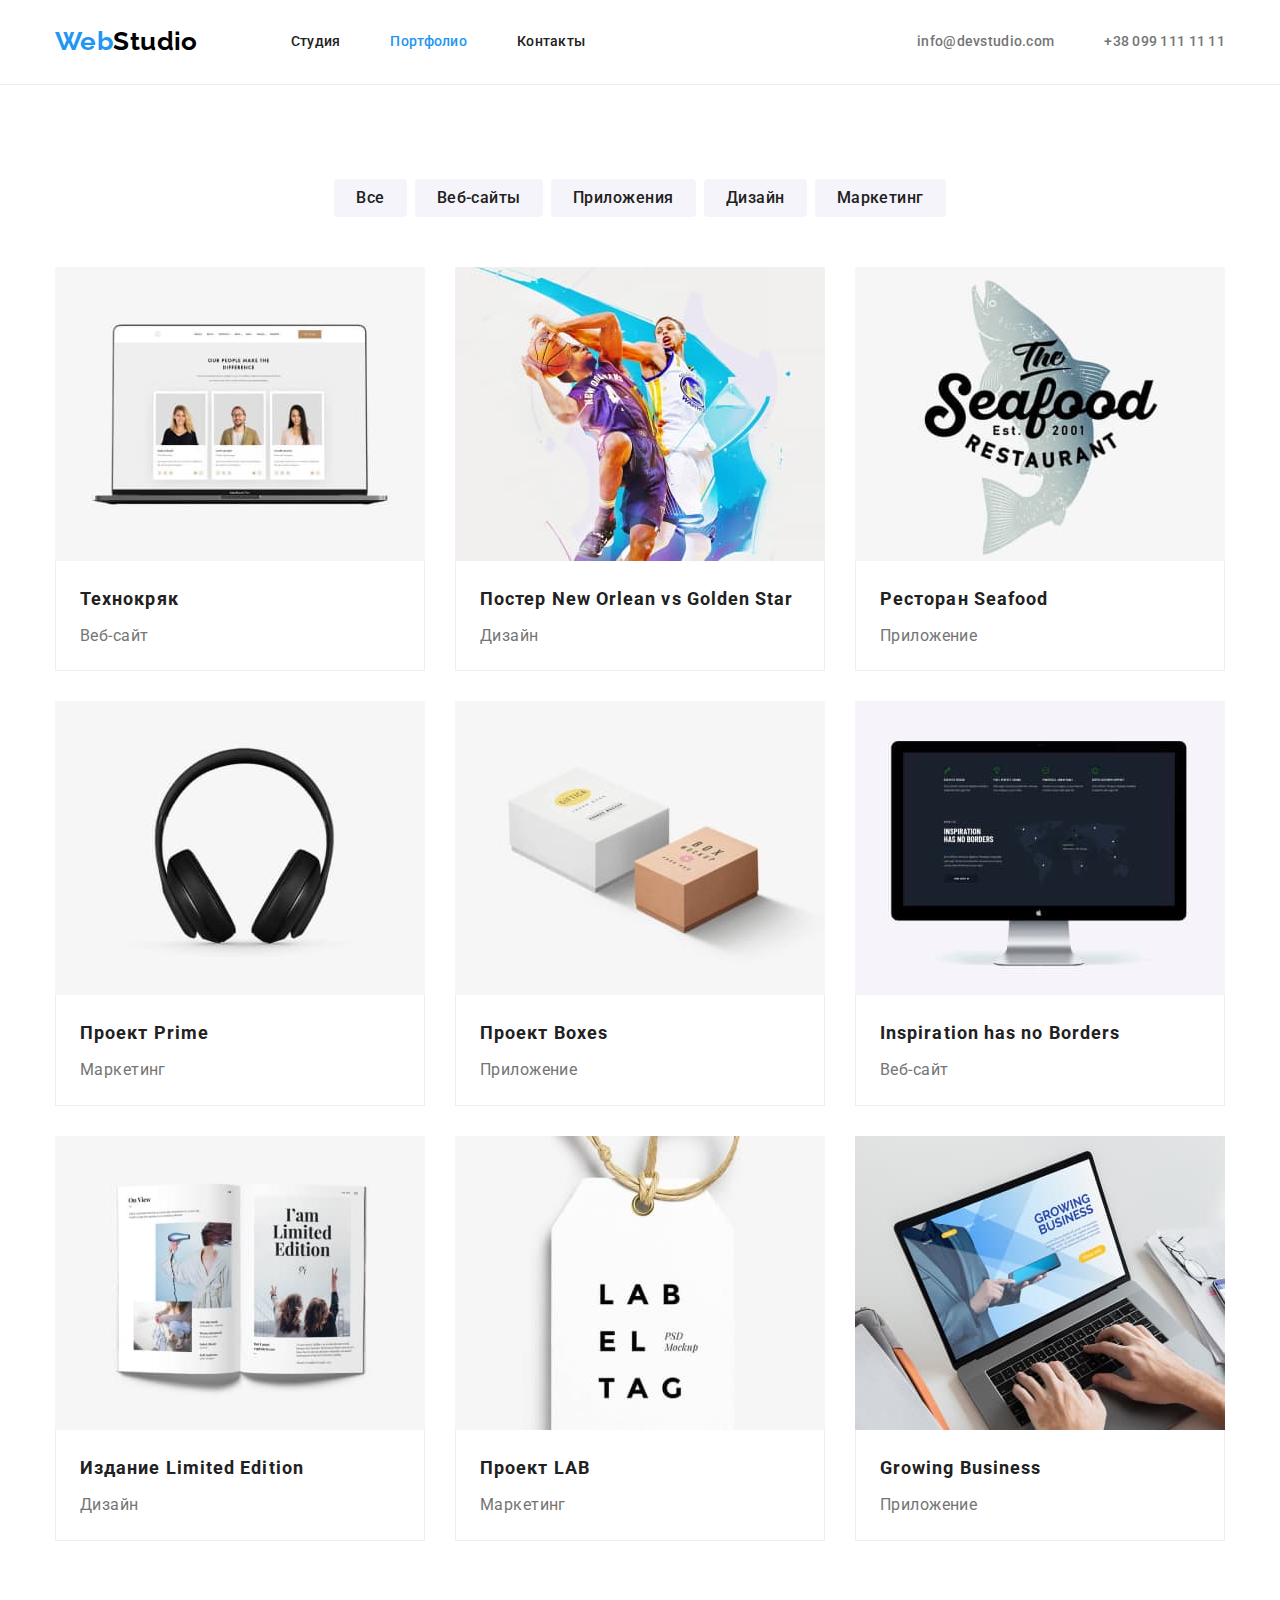
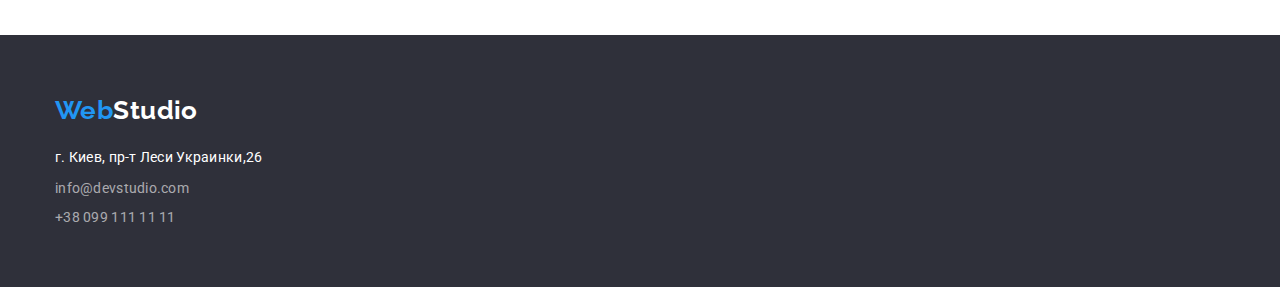
==== portfolio.html @ 06228893 "Add files via upload" ====
<!DOCTYPE html>
<html lang="ru">

<head>
    <meta charset="UTF-8">
    <meta http-equiv="X-UA-Compatible" content="IE=edge">
    <meta name="viewport" content="width=device-width, initial-scale=1.0">
    <title>Document</title>
    <link rel="preconnect" href="https://fonts.googleapis.com">
    <link rel="preconnect" href="https://fonts.gstatic.com" crossorigin>
    <link href="https://fonts.googleapis.com/css2?family=Raleway:wght@700&family=Roboto:wght@400;500;700&display=swap"
        rel="stylesheet">
    <link rel="stylesheet" href="https://cdnjs.cloudflare.com/ajax/libs/modern-normalize/1.1.0/modern-normalize.min.css">
    <link rel="stylesheet" href="./style/style.css">
</head>

<body>
<header class="header">
    <div class="nav-flex container">
        <nav class="header-nav">
            <a class="logo-WebStudio top" href="./index.html">Web<span class="Studio-header">Studio</span></a>
            <ul class="site-nav">
                <li class="item"><a class="button_top" href="./index.html">Студия</a></li>
                <li class="item"><a class="button_top current" href="./portfolio.html">Портфолио</a></li>
                <li class="item"><a class="button_top" href="/contacts">Контакты</a></li>
            </ul>
        </nav>
        <ul class="auth-nav">
            <li class="auth"><a class="contact-nav" href="mailto:info@devstudio.com">info@devstudio.com</a></li>
            <li class="auth"><a class="contact-nav" href="tel:+380991111111">+38 099 111 11 11</a></li>
        </ul>
    </div>
</header>
    <main class="main_portfolio">
        <section class="section">
            <div class="container">
            <h1 class="nav_portfolio">Навигация</h1>
            <ul class="btn_portfolio">
                <li class="filter-item"><button type="submit" class="nav_btn">Вce</button></li>
                <li class="filter-item"><button type="submit" class="nav_btn">Веб-сайты</button></li>
                <li class="filter-item"><button type="submit" class="nav_btn">Приложения</button></li>
                <li class="filter-item"><button type="submit" class="nav_btn">Дизайн</button></li>
                <li class="filter-item"><button type="submit" class="nav_btn">Маркетинг</button></li>
            </ul>
            </div>
            <div class="container">
                
            <ul class="our-projects">

                <li class="portfolio_item">
                    <a href=""><img src="./img/sait.jpg" alt="Веб-сай Технокряк">
                        <div class="border-item">
                        <h2 class="portfolio_name">Технокряк</h2>
                        <p class="portfolio_type">Веб-сайт</p>
                        </div>
                    </a>
                </li>


                <li class="portfolio_item">
                    <a href=""><img src="./img/posterbasket.jpg" alt="Постер New Orlean vs Golden Star">
                        <div class="border-item">
                        <h2 class="portfolio_name">Постер New Orlean vs Golden Star</h2>
                        <p class="portfolio_type">Дизайн</p>
                        </div>
                    </a>
                </li>


                <li class="portfolio_item">
                    <a href=""><img src="./img/logorestaurant.jpg" alt="Приложение Ресторан Seafood">
                        <div class="border-item">
                        <h2 class="portfolio_name">Ресторан Seafood</h2>
                        <p class="portfolio_type">Приложение</p>
                        </div>
                    </a>
                </li>


                <li class="portfolio_item">
                    <a href=""><img src="./img/earphone.jpg" alt="Проект Prime">
                        <div class="border-item">
                        <h2 class="portfolio_name">Проект Prime</h2>
                        <p class="portfolio_type">Маркетинг</p>
                        </div>
                    </a>
                </li>

                <li class="portfolio_item">
                    <a href="ProjectBoxes"><img src="./img/boxes.jpg" alt="Проект Boxes">
                        <div class="border-item">
                        <h2 class="portfolio_name">Проект Boxes</h2>
                        <p class="portfolio_type">Приложение</p>
                        </div>
                    </a>
                </li>

                <li class="portfolio_item">
                    <a href=""><img src="./img/comp.jpg" alt="Веб-сайт">
                        <div class="border-item">
                        <h2 class="portfolio_name">Inspiration has no Borders</h2>
                        <p class="portfolio_type">Веб-сайт</p>
                        </div>
                    </a>
                </li>

                <li class="portfolio_item">
                    <a href=""><img src="./img/book.jpg" alt="Издание Limited Edition">
                        <div class="border-item">
                        <h2 class="portfolio_name">Издание Limited Edition</h2>
                        <p class="portfolio_type">Дизайн</p>
                        </div>
                    </a>
                </li>

                <li class="portfolio_item">
                    <a href=""><img src="./img/label.jpg" alt="Проект LAB">
                        <div class="border-item">
                        <h2 class="portfolio_name">Проект LAB</h2>
                        <p class="portfolio_type">Маркетинг</p>
                        </div>
                    </a>
                </li>

                <li class="portfolio_item">
                    <a href=""><img src="./img/buisnescouse.jpg" alt="Приложение">
                        <div class="border-item">
                        <h2 class="portfolio_name">Growing Business</h2>
                        <p class="portfolio_type">Приложение</p>
                        </div>
                    </a>
                </li>
            </ul>
            </div>
        </section>

        <footer class="info_box">
            <div class="container">
                <a class="logo-WebStudio footer" href="./index.html">Web<span class="Studio-footer">Studio</span>
                </a>
                <address>
                    <ul>
                        <li class="footer-item"><a class="contact footer adress" href="https://goo.gl/maps/bYPinD6C4wtfeAeu7">г.
                                Киев, пр-т Леси Украинки,26</a></li>
                        <li class="footer-item"><a class="contact footer"
                                href="mailto:info@devstudio.com">info@devstudio.com</a></li>
                        <li class="footer-item"><a class="contact footer" href="tel:+380991111111">+38 099 111 11 11</a></li>
                    </ul>
                </address>
            </div>
        </footer>
        </main>
        </body>
        
        </html>
---- style/style.css ----
:root {
  --accent-color: #2196f3;
  --logo-Studio-color: black;
  --footer-bg-color: #2f303a;
  --primary-white-color: #ffffff;
  --primary-text-color: #212121;
  --title-text-color: #757575;
  --contacts-footer-color: rgba(255, 255, 255, 0.6);
  --team-bg-color: #f5f4fa;
}

html {
  box-sizing: border-box;
}

/* убираем подчеркивание ссылок */
* {
  text-decoration: none;
}

* ::after,
* ::before {
  box-sizing: inherit;
}

/* убираем точки списков */
.list {
  list-style: none;
}

ul {
  list-style: none;
  margin: 0;
  padding: 0;
}

body {
  font-family: "Roboto", sans-serif;
  font-size: 14px;
  letter-spacing: 0.03em;
  background-color: var(--primary-white-color);
}

h1,
h2,
h3,
h4,
h5,
h6,
p {
  margin: 0;
  padding: 0;
}

img {
  display: block;
  max-width: 100%;
  height: auto;
}
/*-----------Main ------------*/
.container {
  width: 1200px;
  margin-left: auto;
  margin-right: auto;
  padding-left: 15px;
  padding-right: 15px;
  /* outline: 2px solid red; */
}

.section.team {
  background-color: var(--team-bg-color);
}

.section {
  padding-bottom: 94px;
  padding-top: 94px;
}

/*--------------Head--------------*/
.header {
  border-bottom: 1px solid #ececec;
}

.nav-flex {
  display: flex;
  align-items: center;
}

.logo-WebStudio.top {
  margin-right: 93px;
}

.logo-WebStudio.top,
.logo-WebStudio.footer {
  font-family: "Raleway";
  font-weight: 700;
  font-size: 26px;
  line-height: 1.19;
  color: var(--accent-color);
}

.logo-WebStudio.footer {
  margin-bottom: 20px;
  display: block;
}
.Studio-footer {
  color: var(--primary-white-color);
}

.footer-item {
  margin-bottom: 9px;
}

.footer-item:last-child {
  margin-bottom: 0;
}

.Studio-header {
  color: var(--logo-Studio-color);
}

.header-nav {
  display: flex;
  align-items: center;
}

.site-nav {
  display: flex;
  margin-left: 93px;
  margin: 0;
  padding: 0;
}

.item:not(:last-child) {
  margin-right: 50px;
}

.site-nav .button_top {
  display: block;
  padding-top: 32px;
  padding-bottom: 32px;

  font-weight: 500;
  font-size: 14px;
  line-height: 1.4;
  letter-spacing: 0.02em;
  color: var(--primary-text-color);
}

.button_top:hover,
.button_top:focus {
  color: var(--accent-color);
}

.button_top.current {
  color: var(--accent-color);
}

.contact.footer {
  color: rgba(255, 255, 255, 0.6);
  font-weight: 400;
}

.contact {
  font-weight: normal;
}
.contact,
.contact-nav {
  font-weight: 500;
  font-size: 14px;
  line-height: 1.4;
  letter-spacing: 0.02em;
  color: var(--title-text-color);
  list-style: none;
  font-style: normal;
}

.contact-nav {
  padding-top: 32px;
  padding-bottom: 32px;
  flex: auto;
}

.contact:not(:last-child) {
  margin-bottom: 9px;
}

.contact + .contact {
  margin-bottom: 0;
}

.auth-nav {
  display: flex;
  margin-left: auto;
  padding-top: 0;
  padding-bottom: 0;
}

.auth + .auth {
  margin-left: 50px;
}

.contact.adress {
  font-size: 14px;
  line-height: 1.71;
  color: var(--primary-white-color);
  list-style: none;
  font-style: normal;
}

.contact:hover,
.contact_header:hover {
  color: var(--accent-color);
}
/*--------------Body--------------*/

.hero {
  text-align: center;
  background-color: var(--footer-bg-color);
  padding-top: 200px;
  padding-bottom: 200px;
  margin: 0 auto;
}

.big_banner_text {
  font-weight: 900;
  font-size: 44px;
  line-height: 1.45;
  letter-spacing: 0.06em;
  text-transform: uppercase;
  color: var(--primary-white-color);
  width: 696px;
  margin: 0 auto;
  margin-bottom: 30px;
}

.big_banner_btn {
  cursor: pointer;
  font-family: inherit;
  color: var(--primary-white-color);
  background-color: var(--accent-color);
  box-shadow: 0px 4px 4px rgba(0, 0, 0, 0.15);
  border-radius: 4px;
  font-weight: 700;
  font-size: 16px;
  line-height: 1.88;
  min-width: 200px;
  min-height: 50px;
  display: block;
  align-items: center;
  text-align: center;
  letter-spacing: 0.06em;
  padding: 10px 32px;
  margin-left: auto;
  margin-right: auto;
  border: none;
}

.big_banner_btn:hover {
  box-shadow: 0px 4px 4px rgba(0, 0, 0, 0.15);
  border-radius: 4px;
}
/*--------------About Us--------------*/
.header-name {
  visibility: hidden;
  margin: 0;
  bottom: 0;
  border: 0;
  padding: 0;
  position: absolute;
}

.about_us {
  display: flex;
}

.about_us_li + .about_us_li {
  margin-left: 30px;
}

.about_us_text {
  font-weight: 700;
  font-size: 14px;
  line-height: 1.4;
  text-transform: uppercase;
  color: var(--primary-text-color);
  margin-bottom: 10px;
}

.about_usParagr {
  font-size: 14px;
  line-height: 1.7;
  color: var(--title-text-color);
  width: 270px;
}

/*--------------What we do--------------*/
.what_we_do_name,
.our_team_own {
  font-weight: 700;
  font-size: 36px;
  line-height: 1.16;
  text-align: center;
  color: var(--primary-text-color);
  margin-bottom: 50px;
}

.img_whatwedo {
  display: flex;
}

.what_we_do_img + .what_we_do_img {
  margin-left: 30px;
}
/*--------------Our team--------------*/

.our_team-card {
  display: flex;
}

.card-team_all {
  background-color: var(--primary-white-color);
  border-radius: 0px 0px 4px 4px;
  box-shadow: 0px 1px 3px rgba(0, 0, 0, 0.12), 0px 1px 1px rgba(0, 0, 0, 0.14),
    0px 2px 1px rgba(0, 0, 0, 0.2);
  margin-right: 30px;
}

.card-team_all:last-child {
  margin-right: 0;
}

.info-card {
  padding-top: 30px;
  padding-bottom: 30px;
}

/*кусочек в what we do h2*/
.our_team_name {
  font-weight: 500;
  font-size: 16px;
  line-height: 1.18;
  text-align: center;
  color: var(--primary-text-color);
  margin-bottom: 10px;
}

.our_team_position {
  font-size: 16px;
  line-height: 19px;
  text-align: center;
  color: var(--title-text-color);
}
/*--------------Footer--------------*/
.info_box {
  padding-top: 60px;
  padding-bottom: 60px;
  background-color: var(--footer-bg-color);
}

/*--------------Portfolio Button--------------*/
.nav_portfolio {
  display: none;
}

.btn_portfolio {
  font-weight: 500;
  font-size: 16px;
  line-height: 1.62;
  color: var(--primary-text-color);
  letter-spacing: 0.03em;
  margin-bottom: 50px;
  display: flex;
  border-radius: 4px;
  justify-content: center;
}

.filter-item {
  margin-right: 8px;
}

.filter-item:last-child {
  margin-right: 0;
}

.nav_btn {
  font-weight: 500;
  font-size: 16px;
  line-height: 1.62;
  text-align: center;
  letter-spacing: 0.03em;
  color: var(--main-color);
  background-color: var(--team-bg-color);
  padding: 6px 22px;
  border: 0;
  border-radius: 4px;
  cursor: pointer;
}

.nav-btn:active {
  color: var(--primary-white-color);
  background-color: var(--accent-color);
}

.nav_btn + .nav_btn {
  margin-right: 0;
}

.nav_btn:hover,
.nav_btn:focus {
  color: var(--primary-white-color);
  background-color: var(--accent-color);
}

/*--------------Portfolio --------------*/

.our-projects {
  display: flex;
  flex-wrap: wrap;
  margin: 0;
  padding: 0;
}

.border-item {
  background-color: var(--primary-white-color);
  border: 1px solid #eeeeee;
  border-top: none;
  padding: 20px 24px;
}

.portfolio_item {
  width: 370px;
  margin-right: 30px;
  margin-bottom: 30px;
}

.portfolio_item:nth-child(3n) {
  margin-right: 0;
}

.portfolio_item:nth-last-child(-n + 3) {
  margin-bottom: 0;
}

.portfolio_name {
  font-style: normal;
  font-weight: 700;
  font-size: 18px;
  line-height: 2;

  letter-spacing: 0.06em;
  color: var(--primary-text-color);
  margin-bottom: 4px;
}

.portfolio_type {
  font-style: normal;
  font-size: 16px;
  line-height: 1.87;
  color: var(--title-text-color);
}

.portfolio {
  display: flex;
  flex-wrap: wrap;
}
.portfolio_content {
  width: 370px;
  height: 294px;
  margin-bottom: 140px;
}
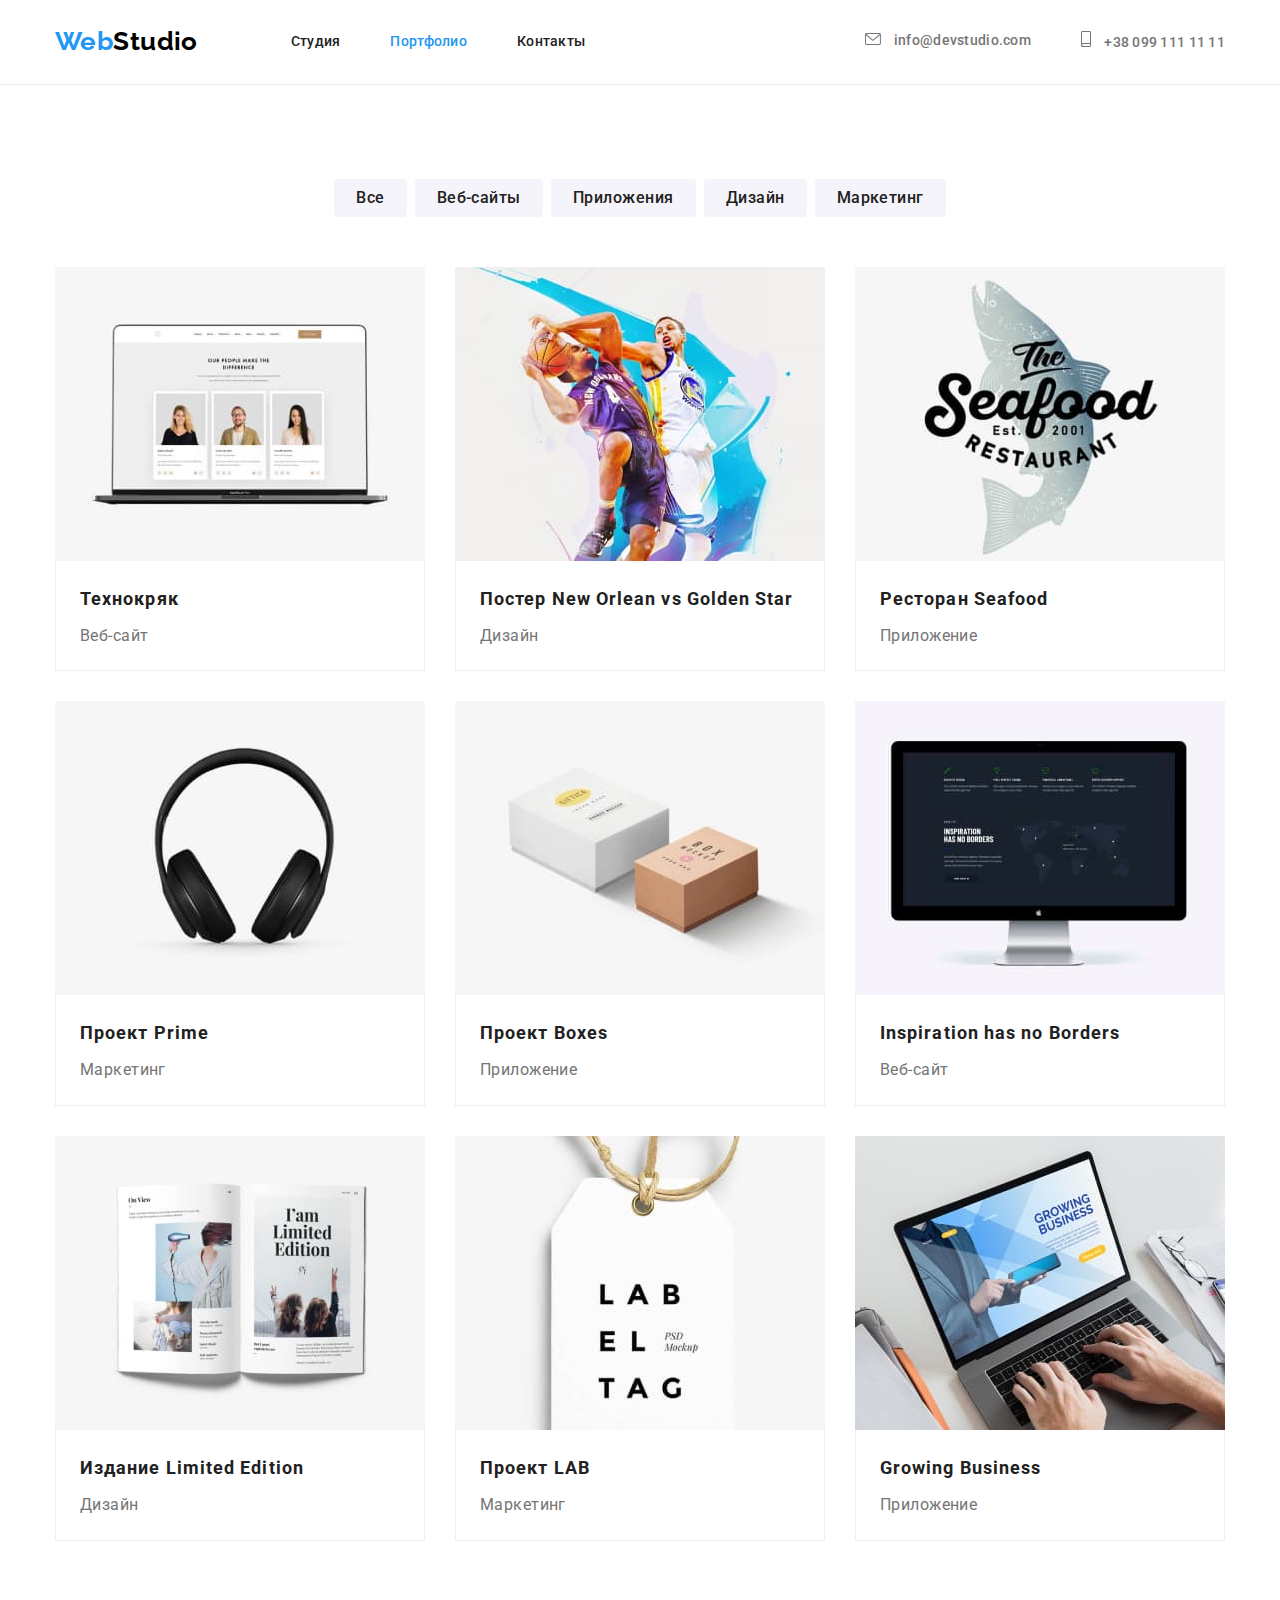
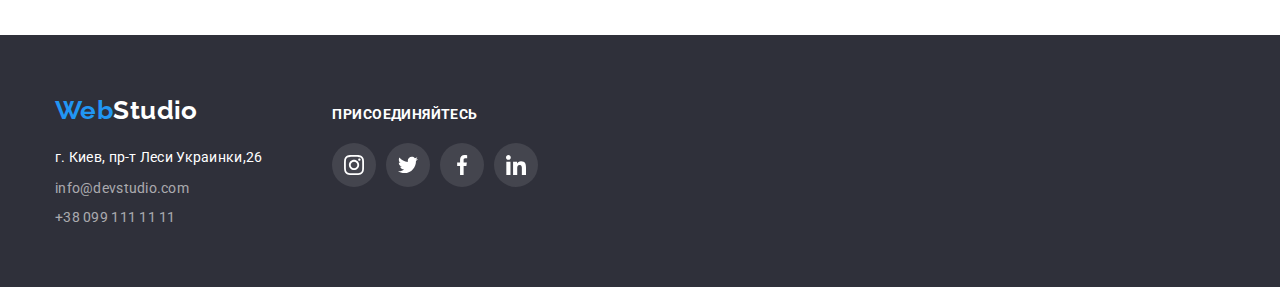
==== commit 4523f87a: "new" ====
--- a/portfolio.html
+++ b/portfolio.html
@@ -26,8 +26,16 @@
             </ul>
         </nav>
         <ul class="auth-nav">
-            <li class="auth"><a class="contact-nav" href="mailto:info@devstudio.com">info@devstudio.com</a></li>
-            <li class="auth"><a class="contact-nav" href="tel:+380991111111">+38 099 111 11 11</a></li>
+            <li class="auth"><a class="contact-nav" href="mailto:info@devstudio.com">
+                <svg class="contact-icon" width="16" height="12">
+                    <use href="./img/styles.svg#icon-envelope"></use>
+                </svg>
+                info@devstudio.com</a></li>
+            <li class="auth"><a class="contact-nav" href="tel:+380991111111">
+                <svg class="contact-icon" width="10" height="16">
+                    <use href="./img/styles.svg#icon-smartphone"></use>
+                </svg>
+                +38 099 111 11 11</a></li>
         </ul>
     </div>
 </header>
@@ -136,17 +144,54 @@
 
         <footer class="info_box">
             <div class="container">
-                <a class="logo-WebStudio footer" href="./index.html">Web<span class="Studio-footer">Studio</span>
-                </a>
-                <address>
-                    <ul>
-                        <li class="footer-item"><a class="contact footer adress" href="https://goo.gl/maps/bYPinD6C4wtfeAeu7">г.
-                                Киев, пр-т Леси Украинки,26</a></li>
-                        <li class="footer-item"><a class="contact footer"
-                                href="mailto:info@devstudio.com">info@devstudio.com</a></li>
-                        <li class="footer-item"><a class="contact footer" href="tel:+380991111111">+38 099 111 11 11</a></li>
+                <div class="footer-link">
+                    <a class="logo-WebStudio footer" href="./index.html">Web<span class="Studio-footer">Studio</span>
+                    </a>
+                    <address>
+                        <ul>
+                            <li class="footer-item"><a class="contact footer adress"
+                                    href="https://goo.gl/maps/bYPinD6C4wtfeAeu7">г. Киев, пр-т Леси Украинки,26</a></li>
+                            <li class="footer-item"><a class="contact footer"
+                                    href="mailto:info@devstudio.com">info@devstudio.com</a></li>
+                            <li class="footer-item"><a class="contact footer" href="tel:+380991111111">+38 099 111 11 11</a>
+                            </li>
+                        </ul>
+                    </address>
+                </div>
+                <div class="join">
+                    <h2 class="join-name">присоединяйтесь</h2>
+                    <ul class="card-soc-media-ul">
+                        <li class="card-soc-media-footer">
+                            <a href="" class="card-soc-footer">
+                                <svg class="card-soc-item" width="20" height="20">
+                                    <use href="./img/styles.svg#icon-instagram"></use>
+                                </svg>
+                            </a>
+                        </li>
+                        <li class="card-soc-media-footer">
+                            <a href="" class="card-soc-footer">
+                                <svg class="card-soc-item" width="20" height="20">
+                                    <use href="./img/styles.svg#icon-twitter"></use>
+                                </svg>
+                            </a>
+                        </li>
+                        <li class="card-soc-media-footer">
+                            <a href="" class="card-soc-footer">
+                                <svg class="card-soc-item" width="20" height="20">
+                                    <use href="./img/styles.svg#icon-facebook"></use>
+                                </svg>
+                            </a>
+                        </li>
+                        <li class="card-soc-media-footer">
+                            <a href="" class="card-soc-footer">
+                                <svg class="card-soc-item" width="20" height="20">
+                                    <use href="./img/styles.svg#icon-linkedin"></use>
+                                </svg>
+                            </a>
+                        </li>
+        
                     </ul>
-                </address>
+                </div>
             </div>
         </footer>
         </main>
--- a/style/style.css
+++ b/style/style.css
@@ -7,6 +7,8 @@
   --title-text-color: #757575;
   --contacts-footer-color: rgba(255, 255, 255, 0.6);
   --team-bg-color: #f5f4fa;
+  --client-icon-clr: #afb1b8;
+  --link-bg-color: rgba(255, 255, 255, 0.1);
 }
 
 html {
@@ -179,6 +181,12 @@
   padding-top: 32px;
   padding-bottom: 32px;
   flex: auto;
+  align-items: center;
+}
+
+.contact-nav:hover,
+.contact-nav:focus {
+  color: var(--accent-color);
 }
 
 .contact:not(:last-child) {
@@ -198,6 +206,13 @@
 
 .auth + .auth {
   margin-left: 50px;
+}
+
+.contact-icon {
+  margin-right: 10px;
+  fill: currentColor;
+  display: inline-block;
+  justify-content: center;
 }
 
 .contact.adress {
@@ -215,6 +230,15 @@
 /*--------------Body--------------*/
 
 .hero {
+  background-image: linear-gradient(
+      to right,
+      rgba(47, 48, 58, 0.4),
+      rgba(47, 48, 58, 0.4)
+    ),
+    url(../img/hero-img.jpg);
+  background-size: cover;
+  background-repeat: no-repeat;
+  max-width: 1600px;
   text-align: center;
   background-color: var(--footer-bg-color);
   padding-top: 200px;
@@ -274,6 +298,17 @@
   display: flex;
 }
 
+.benefits-icon {
+  display: flex;
+  flex-wrap: wrap;
+  align-content: center;
+  height: 120px;
+  background: var(--team-bg-color);
+  border-radius: 4px;
+  justify-content: center;
+  margin-bottom: 30px;
+}
+
 .about_us_li + .about_us_li {
   margin-left: 30px;
 }
@@ -351,11 +386,142 @@
   text-align: center;
   color: var(--title-text-color);
 }
+
+.card-soc-media {
+  display: flex;
+  justify-content: center;
+  padding-top: 16px;
+}
+
+.card-soc-media-li {
+  margin-right: 10px;
+}
+
+.card-soc-media-li::last-child {
+  margin-right: 0;
+}
+
+.card-soc-link {
+  display: inline-flex;
+  align-items: center;
+  justify-content: center;
+  border-radius: 50%;
+  width: 44px;
+  height: 44px;
+  fill: #AFB1B8;
+}
+
+/*--------------Client Card--------------*/
+
+.client-name {
+  font-weight: 700;
+  font-size: 36px;
+  line-height: 1.16;
+  text-align: center;
+  letter-spacing: 0.03em;
+  color: var(--primary-text-color);
+  margin-bottom: 50px;
+}
+
+.clients {
+  display: flex;
+}
+
+.client-card {
+  border: 1px solid var(--client-icon-clr);
+  border-radius: 4px;
+  margin-right: 30px;
+  width: 170px;
+  height: 94px;
+  align-items: center;
+  box-sizing: border-box;
+  justify-content: center;
+}
+
+.client-card:last-child {
+  margin-right: 0;
+}
+
+.benefits-clients {
+  display: flex;
+  align-items: center;
+  justify-content: center;
+  fill: var(--client-icon-clr);
+  height: 100%;
+}
+
+.benefits-clients:hover,
+.benefits-clients:focus {
+  fill: var(--accent-color);
+}
+
+.client-card:focus,
+.client-card:hover {
+  border-color: var(--accent-color);
+}
+
 /*--------------Footer--------------*/
 .info_box {
   padding-top: 60px;
   padding-bottom: 60px;
   background-color: var(--footer-bg-color);
+}
+
+.info_box .container {
+  display: flex;
+  align-items: baseline;
+}
+
+.footer-link {
+  margin-right: 70px;
+}
+
+/*--------------Join Us--------------*/
+.join {
+  margin-right: auto;
+}
+
+.join-name {
+  font-weight: 700;
+  font-size: 14px;
+  line-height: 1.14;
+  text-transform: uppercase;
+  letter-spacing: 0.03em;
+  color: var(--primary-white-color);
+  margin-bottom: 20px;
+}
+
+.card-soc-media-footer {
+  width: 44px;
+  height: 44px;
+  margin-right: 10px;
+}
+
+.card-soc-media-footer::last-child {
+  margin-right: 0;
+}
+
+.card-soc-media-ul {
+  display: flex;
+}
+
+.card-soc-item {
+  fill: var(--primary-white-color);
+}
+
+.card-soc-footer {
+  width: 100%;
+  height: 100%;
+  border-radius: 50%;
+  display: flex;
+  align-items: center;
+  justify-content: center;
+  background-color: var(--link-bg-color);
+}
+
+.card-soc-footer:hover,
+.card-soc-footer:focus {
+  background-color: var(--accent-color);
 }
 
 /*--------------Portfolio Button--------------*/
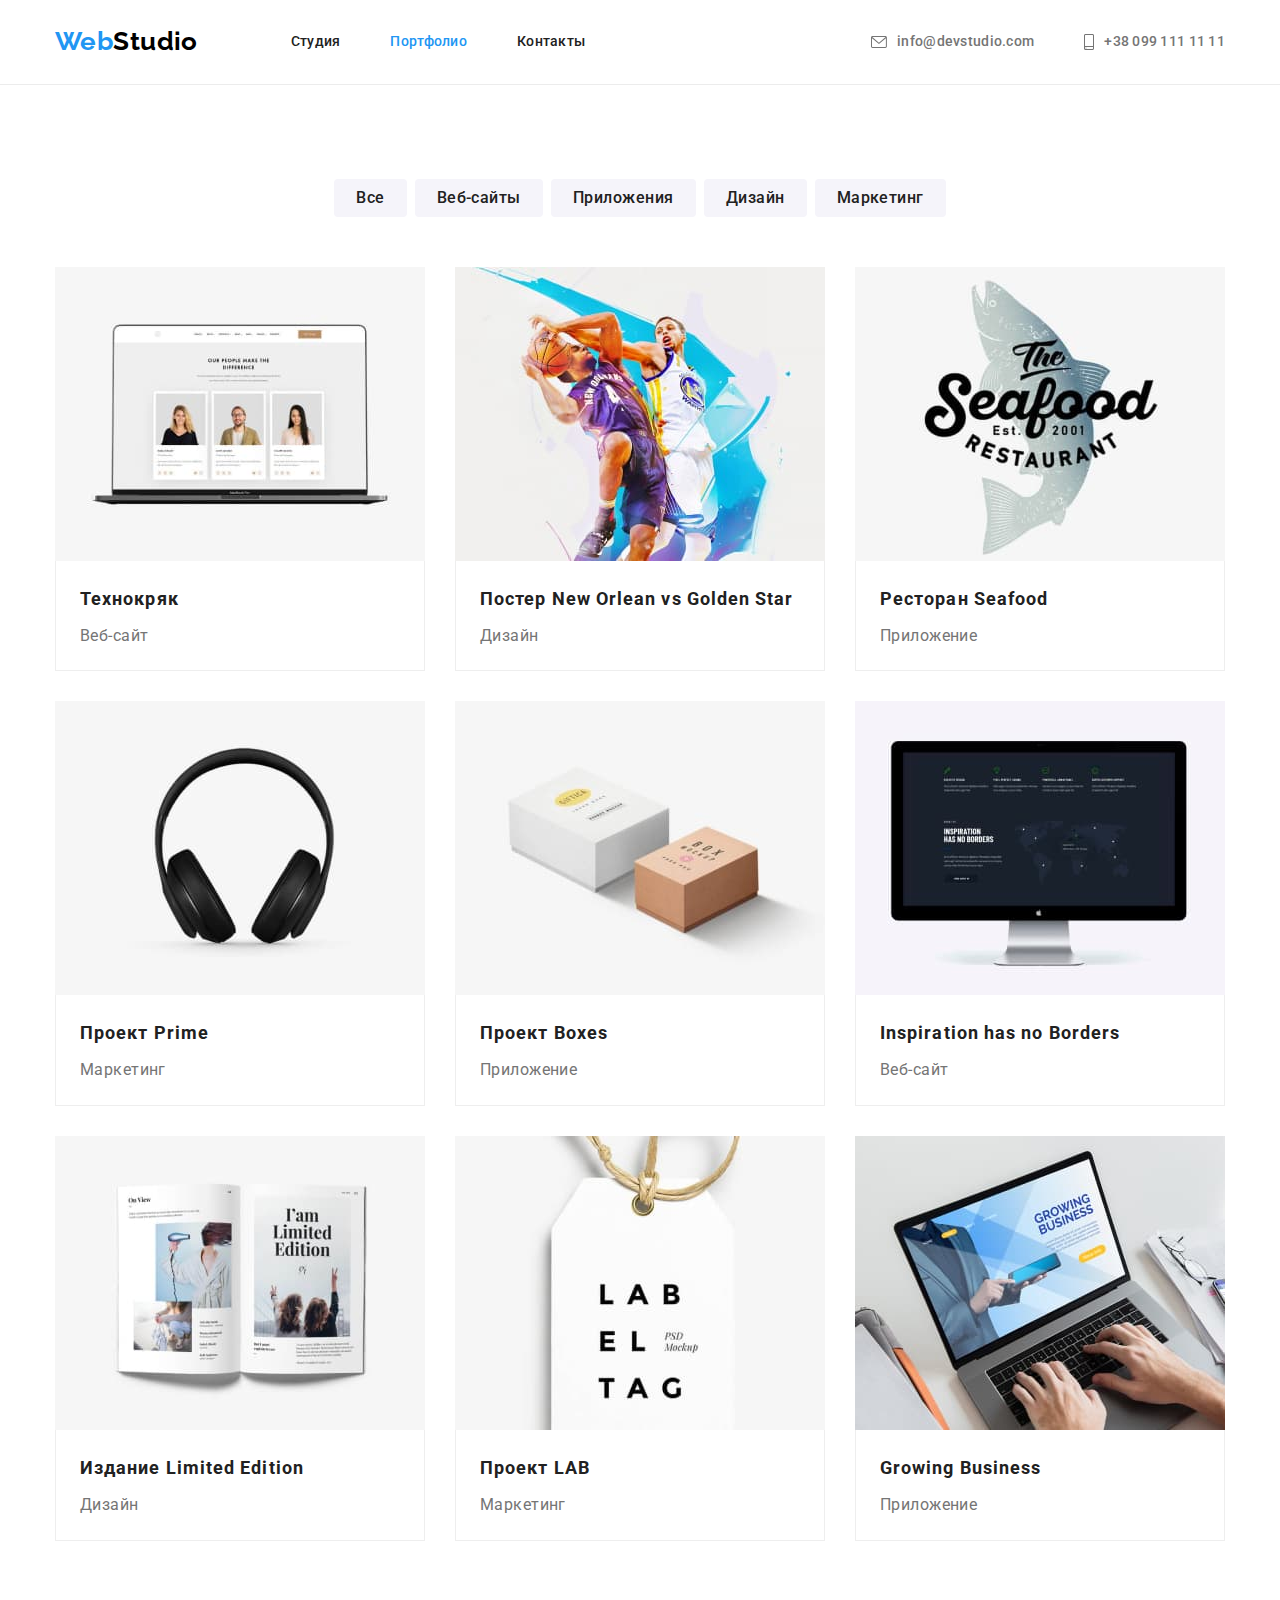
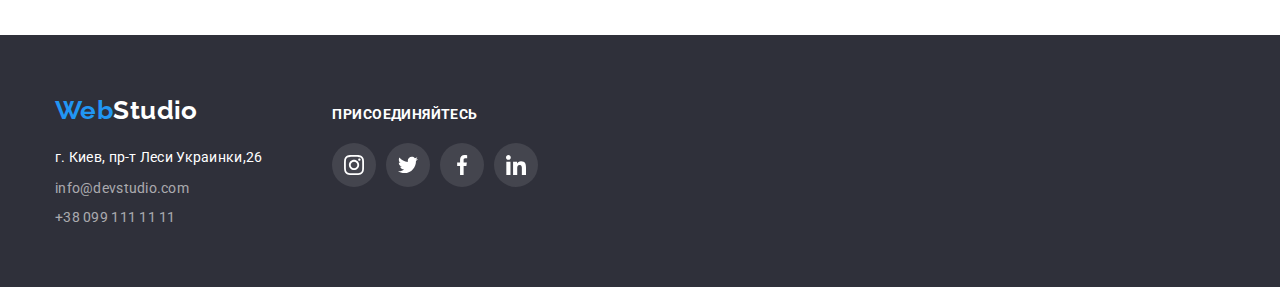
==== commit dd7a0621: "change" ====
--- a/portfolio.html
+++ b/portfolio.html
@@ -56,7 +56,7 @@
             <ul class="our-projects">
 
                 <li class="portfolio_item">
-                    <a href=""><img src="./img/sait.jpg" alt="Веб-сай Технокряк">
+                    <a class="portfolio-link" href="" ><img src="./img/sait.jpg" alt="Веб-сай Технокряк">
                         <div class="border-item">
                         <h2 class="portfolio_name">Технокряк</h2>
                         <p class="portfolio_type">Веб-сайт</p>
@@ -66,7 +66,7 @@
 
 
                 <li class="portfolio_item">
-                    <a href=""><img src="./img/posterbasket.jpg" alt="Постер New Orlean vs Golden Star">
+                    <a class="portfolio-link" href=""><img src="./img/posterbasket.jpg" alt="Постер New Orlean vs Golden Star">
                         <div class="border-item">
                         <h2 class="portfolio_name">Постер New Orlean vs Golden Star</h2>
                         <p class="portfolio_type">Дизайн</p>
@@ -76,7 +76,7 @@
 
 
                 <li class="portfolio_item">
-                    <a href=""><img src="./img/logorestaurant.jpg" alt="Приложение Ресторан Seafood">
+                    <a class="portfolio-link" href=""><img src="./img/logorestaurant.jpg" alt="Приложение Ресторан Seafood">
                         <div class="border-item">
                         <h2 class="portfolio_name">Ресторан Seafood</h2>
                         <p class="portfolio_type">Приложение</p>
@@ -86,7 +86,7 @@
 
 
                 <li class="portfolio_item">
-                    <a href=""><img src="./img/earphone.jpg" alt="Проект Prime">
+                    <a class="portfolio-link" href=""><img src="./img/earphone.jpg" alt="Проект Prime">
                         <div class="border-item">
                         <h2 class="portfolio_name">Проект Prime</h2>
                         <p class="portfolio_type">Маркетинг</p>
@@ -95,8 +95,8 @@
                 </li>
 
                 <li class="portfolio_item">
-                    <a href="ProjectBoxes"><img src="./img/boxes.jpg" alt="Проект Boxes">
-                        <div class="border-item">
+                    <a class="portfolio-link" href="ProjectBoxes"><img src="./img/boxes.jpg" alt="Проект Boxes">
+                      <div class="border-item">
                         <h2 class="portfolio_name">Проект Boxes</h2>
                         <p class="portfolio_type">Приложение</p>
                         </div>
@@ -104,7 +104,7 @@
                 </li>
 
                 <li class="portfolio_item">
-                    <a href=""><img src="./img/comp.jpg" alt="Веб-сайт">
+                    <a class="portfolio-link" href=""><img src="./img/comp.jpg" alt="Веб-сайт">
                         <div class="border-item">
                         <h2 class="portfolio_name">Inspiration has no Borders</h2>
                         <p class="portfolio_type">Веб-сайт</p>
@@ -113,7 +113,7 @@
                 </li>
 
                 <li class="portfolio_item">
-                    <a href=""><img src="./img/book.jpg" alt="Издание Limited Edition">
+                    <a class="portfolio-link" href=""><img src="./img/book.jpg" alt="Издание Limited Edition">
                         <div class="border-item">
                         <h2 class="portfolio_name">Издание Limited Edition</h2>
                         <p class="portfolio_type">Дизайн</p>
@@ -122,7 +122,7 @@
                 </li>
 
                 <li class="portfolio_item">
-                    <a href=""><img src="./img/label.jpg" alt="Проект LAB">
+                    <a class="portfolio-link" href=""><img src="./img/label.jpg" alt="Проект LAB">
                         <div class="border-item">
                         <h2 class="portfolio_name">Проект LAB</h2>
                         <p class="portfolio_type">Маркетинг</p>
@@ -131,7 +131,7 @@
                 </li>
 
                 <li class="portfolio_item">
-                    <a href=""><img src="./img/buisnescouse.jpg" alt="Приложение">
+                    <a class="portfolio-link" href=""><img src="./img/buisnescouse.jpg" alt="Приложение">
                         <div class="border-item">
                         <h2 class="portfolio_name">Growing Business</h2>
                         <p class="portfolio_type">Приложение</p>
@@ -159,7 +159,7 @@
                     </address>
                 </div>
                 <div class="join">
-                    <h2 class="join-name">присоединяйтесь</h2>
+                    <p class="join-name">присоединяйтесь</p>
                     <ul class="card-soc-media-ul">
                         <li class="card-soc-media-footer">
                             <a href="" class="card-soc-footer">
--- a/style/style.css
+++ b/style/style.css
@@ -180,7 +180,7 @@
 .contact-nav {
   padding-top: 32px;
   padding-bottom: 32px;
-  flex: auto;
+  display: flex;
   align-items: center;
 }
 
@@ -393,22 +393,47 @@
   padding-top: 16px;
 }
 
-.card-soc-media-li {
-  margin-right: 10px;
-}
-
-.card-soc-media-li::last-child {
-  margin-right: 0;
-}
-
-.card-soc-link {
-  display: inline-flex;
-  align-items: center;
-  justify-content: center;
-  border-radius: 50%;
+.card-soc-media-team {
   width: 44px;
   height: 44px;
-  fill: #AFB1B8;
+  margin-right: 10px;
+}
+
+.card-soc-media-team::last-child {
+  margin-right: 0;
+}
+
+.card-soc-team {
+  width: 100%;
+  height: 100%;
+  border-radius: 50%;
+  display: flex;
+  align-items: center;
+  justify-content: center;
+}
+
+.card-soc-team:hover,
+.card-soc-team:focus {
+  background-color: var(--accent-color);
+}
+
+.card-soc-team-item {
+  fill: var(--client-icon-clr);
+}
+
+.card-soc-team:hover .card-soc-team-item,
+.card-soc-team:focus .card-soc-team-item {
+  fill: var(--accent-color);
+}
+
+.card-soc-team:hover .card-soc-team-item,
+.card-soc-team:focus .card-soc-team-item {
+  fill: var(--primary-white-color);
+}
+
+.card-soc-team-item:hover,
+.card-soc-team-item:focus {
+  fill: var(--primary-white-color);
 }
 
 /*--------------Client Card--------------*/
@@ -547,6 +572,16 @@
 
 .filter-item:last-child {
   margin-right: 0;
+}
+
+.portfolio-link {
+  display: block;
+}
+
+.portfolio-link:hover,
+.portfolio-link:focus {
+  box-shadow: 0px 1px 1px rgba(0, 0, 0, 0.12), 0px 4px 4px rgba(0, 0, 0, 0.06),
+    1px 4px 6px rgba(0, 0, 0, 0.16);
 }
 
 .nav_btn {
